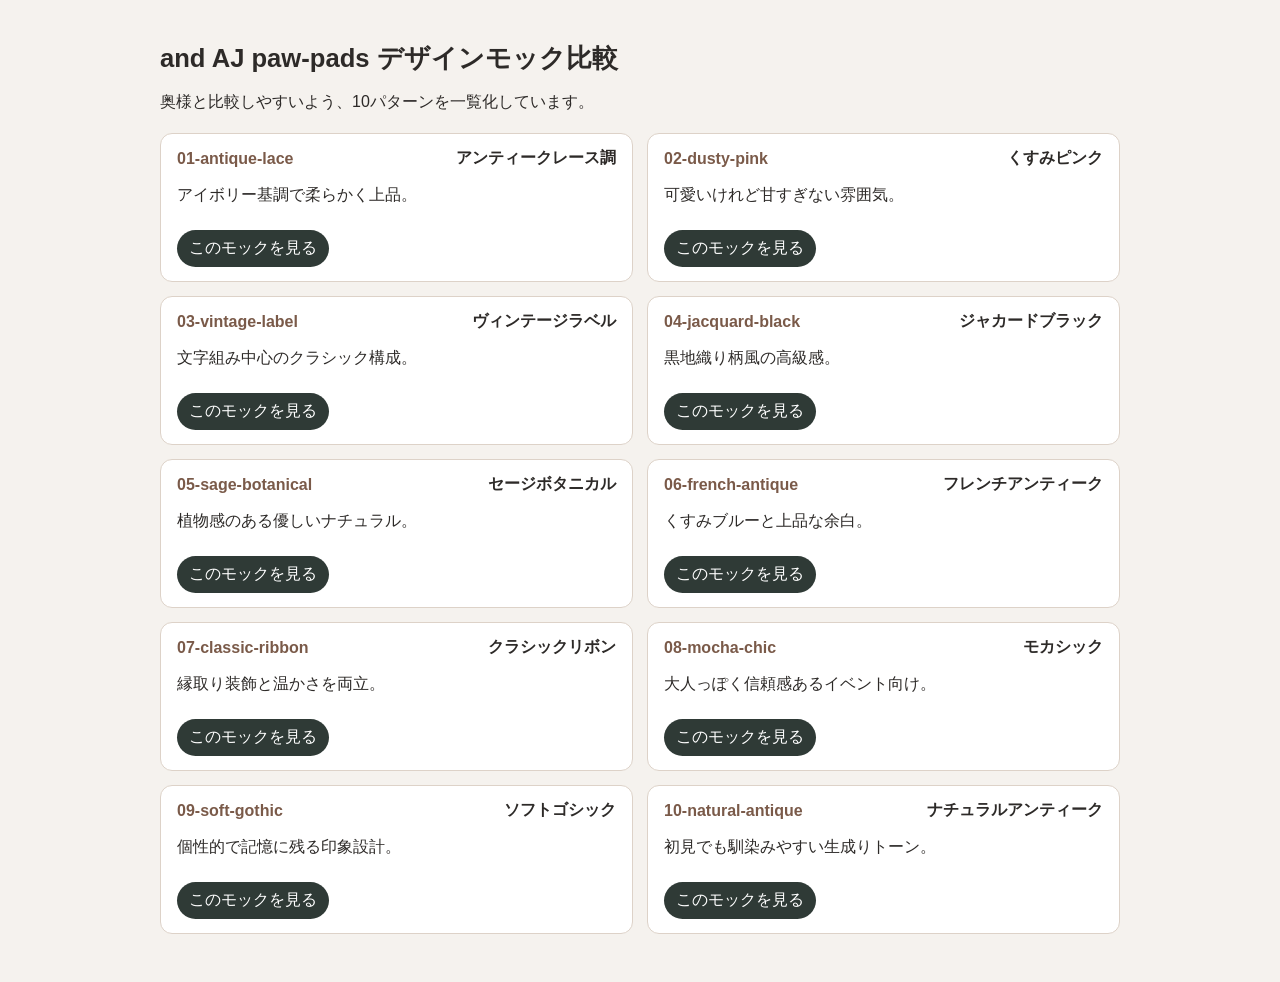
==== mockups/index.html @ f8ad224e "Create 10 static homepage mockups for and AJ paw-pads" ====
<!doctype html>
<html lang="ja">
<head>
  <meta charset="UTF-8" />
  <meta name="viewport" content="width=device-width, initial-scale=1.0" />
  <title>and AJ paw-pads | Design Mockups</title>
  <style>
    body{font-family: "Hiragino Kaku Gothic ProN", "Yu Gothic", sans-serif; margin:0; background:#f5f2ee; color:#2d2a28;}
    .wrap{max-width:960px;margin:auto;padding:24px 16px 48px;}
    h1{font-size:1.6rem;margin-bottom:6px}
    .grid{display:grid;grid-template-columns:1fr;gap:14px;margin-top:20px}
    .card{background:#fff;border:1px solid #ddd2c8;border-radius:12px;padding:14px 16px}
    .top{display:flex;justify-content:space-between;gap:12px;align-items:center;flex-wrap:wrap}
    .no{font-weight:700;color:#7a5a49}
    a{display:inline-block;margin-top:8px;background:#2f3a36;color:#fff;padding:8px 12px;border-radius:999px;text-decoration:none}
    @media(min-width:700px){.grid{grid-template-columns:1fr 1fr}}
  </style>
</head>
<body>
  <div class="wrap">
    <h1>and AJ paw-pads デザインモック比較</h1>
    <p>奥様と比較しやすいよう、10パターンを一覧化しています。</p>
    <div class="grid">
      <div class="card"><div class="top"><span class="no">01-antique-lace</span><strong>アンティークレース調</strong></div><p>アイボリー基調で柔らかく上品。</p><a href="01-antique-lace/index.html">このモックを見る</a></div>
      <div class="card"><div class="top"><span class="no">02-dusty-pink</span><strong>くすみピンク</strong></div><p>可愛いけれど甘すぎない雰囲気。</p><a href="02-dusty-pink/index.html">このモックを見る</a></div>
      <div class="card"><div class="top"><span class="no">03-vintage-label</span><strong>ヴィンテージラベル</strong></div><p>文字組み中心のクラシック構成。</p><a href="03-vintage-label/index.html">このモックを見る</a></div>
      <div class="card"><div class="top"><span class="no">04-jacquard-black</span><strong>ジャカードブラック</strong></div><p>黒地織り柄風の高級感。</p><a href="04-jacquard-black/index.html">このモックを見る</a></div>
      <div class="card"><div class="top"><span class="no">05-sage-botanical</span><strong>セージボタニカル</strong></div><p>植物感のある優しいナチュラル。</p><a href="05-sage-botanical/index.html">このモックを見る</a></div>
      <div class="card"><div class="top"><span class="no">06-french-antique</span><strong>フレンチアンティーク</strong></div><p>くすみブルーと上品な余白。</p><a href="06-french-antique/index.html">このモックを見る</a></div>
      <div class="card"><div class="top"><span class="no">07-classic-ribbon</span><strong>クラシックリボン</strong></div><p>縁取り装飾と温かさを両立。</p><a href="07-classic-ribbon/index.html">このモックを見る</a></div>
      <div class="card"><div class="top"><span class="no">08-mocha-chic</span><strong>モカシック</strong></div><p>大人っぽく信頼感あるイベント向け。</p><a href="08-mocha-chic/index.html">このモックを見る</a></div>
      <div class="card"><div class="top"><span class="no">09-soft-gothic</span><strong>ソフトゴシック</strong></div><p>個性的で記憶に残る印象設計。</p><a href="09-soft-gothic/index.html">このモックを見る</a></div>
      <div class="card"><div class="top"><span class="no">10-natural-antique</span><strong>ナチュラルアンティーク</strong></div><p>初見でも馴染みやすい生成りトーン。</p><a href="10-natural-antique/index.html">このモックを見る</a></div>
    </div>
  </div>
</body>
</html>
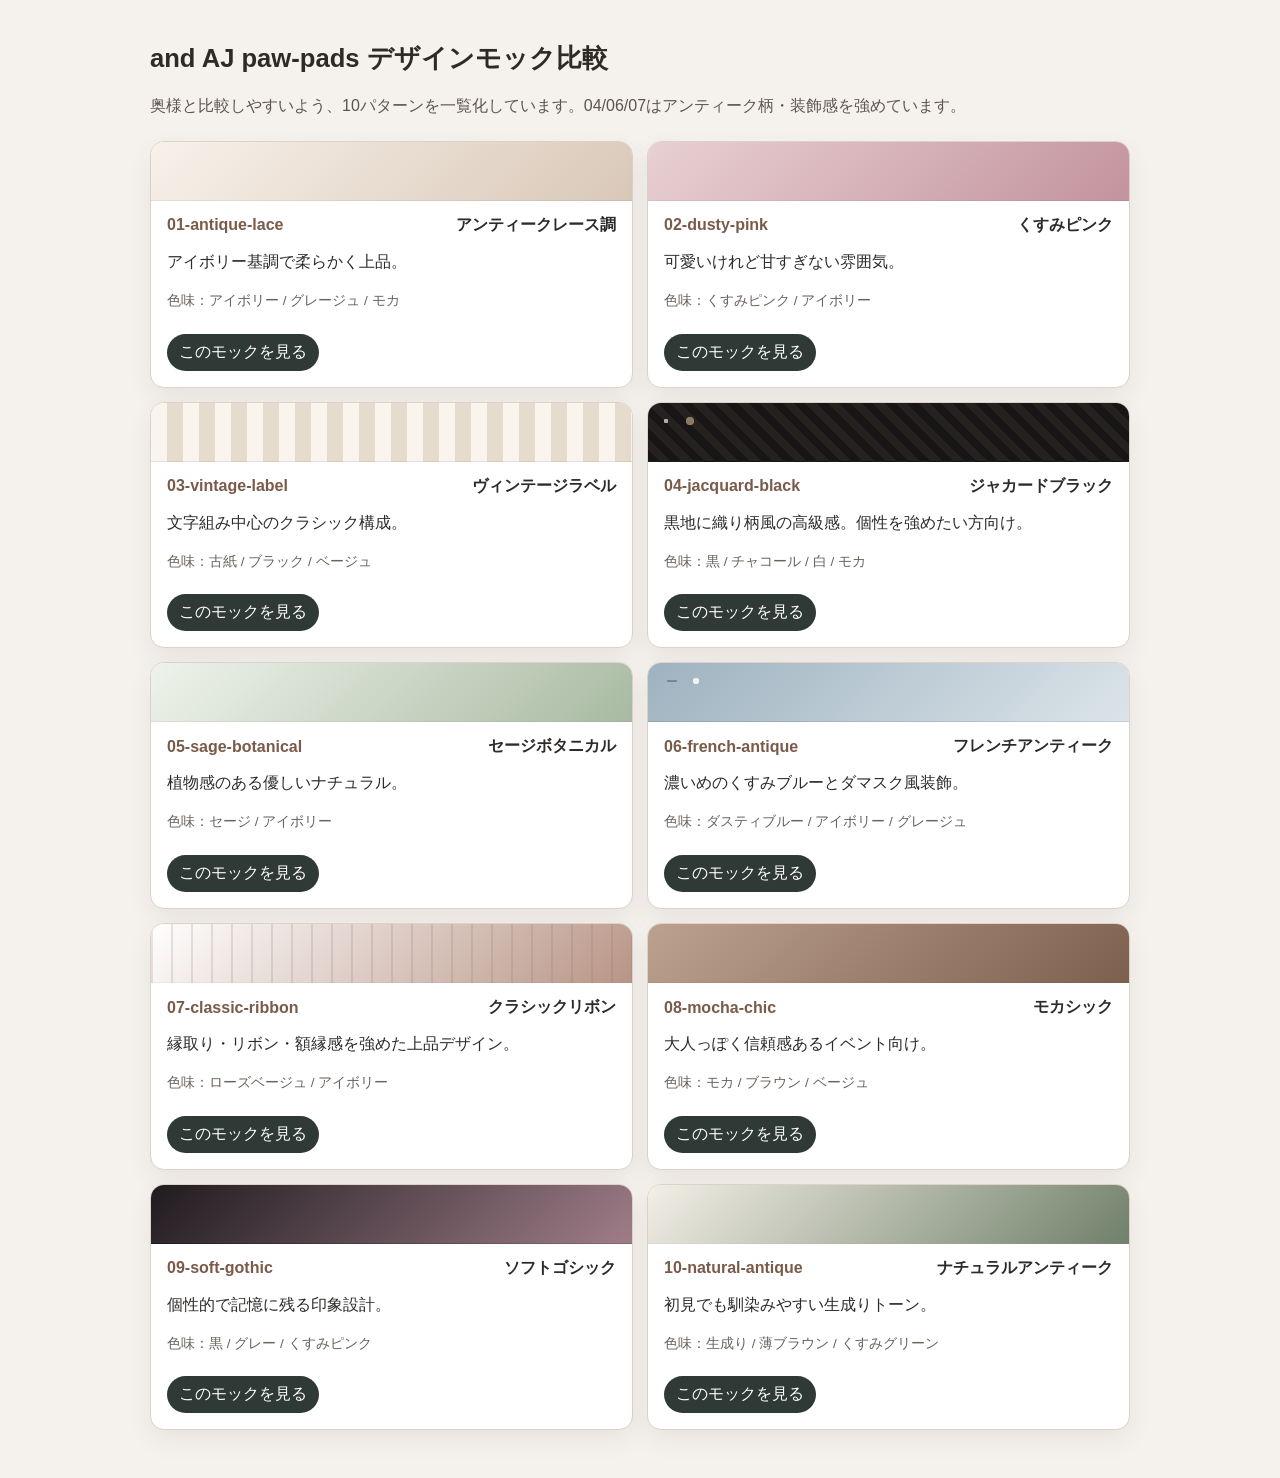
==== commit 91043249: "add pattern previews to mockup index" ====
--- a/mockups/index.html
+++ b/mockups/index.html
@@ -5,32 +5,36 @@
   <meta name="viewport" content="width=device-width, initial-scale=1.0" />
   <title>and AJ paw-pads | Design Mockups</title>
   <style>
-    body{font-family: "Hiragino Kaku Gothic ProN", "Yu Gothic", sans-serif; margin:0; background:#f5f2ee; color:#2d2a28;}
-    .wrap{max-width:960px;margin:auto;padding:24px 16px 48px;}
-    h1{font-size:1.6rem;margin-bottom:6px}
+    body{font-family:"Hiragino Kaku Gothic ProN","Yu Gothic",sans-serif;margin:0;background:#f5f2ee;color:#2d2a28;}
+    .wrap{max-width:980px;margin:auto;padding:24px 16px 48px;}
+    h1{font-size:1.6rem;margin-bottom:6px}.lead{line-height:1.8;color:#5c554f}
     .grid{display:grid;grid-template-columns:1fr;gap:14px;margin-top:20px}
-    .card{background:#fff;border:1px solid #ddd2c8;border-radius:12px;padding:14px 16px}
-    .top{display:flex;justify-content:space-between;gap:12px;align-items:center;flex-wrap:wrap}
-    .no{font-weight:700;color:#7a5a49}
+    .card{position:relative;overflow:hidden;background:#fff;border:1px solid #ddd2c8;border-radius:14px;padding:14px 16px 16px;box-shadow:0 10px 24px rgba(72,55,45,.08)}
+    .swatch{height:58px;margin:-14px -16px 14px;border-bottom:1px solid rgba(0,0,0,.08)}
+    .top{display:flex;justify-content:space-between;gap:12px;align-items:center;flex-wrap:wrap}.no{font-weight:700;color:#7a5a49}.meta{font-size:.85rem;color:#6a625b;line-height:1.7}
     a{display:inline-block;margin-top:8px;background:#2f3a36;color:#fff;padding:8px 12px;border-radius:999px;text-decoration:none}
+    .s01{background:linear-gradient(135deg,#f8f1ea,#d9c8b8)}.s02{background:linear-gradient(135deg,#e8d0d3,#c3939e)}.s03{background:repeating-linear-gradient(90deg,#f9f5ee 0 16px,#e6dccd 16px 32px)}
+    .s04{background:radial-gradient(circle at 18px 18px,rgba(238,233,223,.7) 0 2px,transparent 2.5px),radial-gradient(circle at 42px 18px,rgba(165,143,115,.8) 0 4px,transparent 4.5px),repeating-linear-gradient(45deg,#171515 0 8px,#24211f 8px 16px)}
+    .s05{background:linear-gradient(135deg,#eff3eb,#a8baa2)}.s06{background:radial-gradient(ellipse at 24px 18px,#6f8798 0 7px,transparent 8px),radial-gradient(circle at 48px 18px,#eef2f2 0 3px,transparent 3.5px),linear-gradient(135deg,#9eb2bf,#dbe4ea)}
+    .s07{background:repeating-linear-gradient(90deg,rgba(140,107,97,.18) 0 2px,transparent 2px 20px),linear-gradient(135deg,#fff,#b89586)}.s08{background:linear-gradient(135deg,#bca28e,#7d5f4e)}.s09{background:linear-gradient(135deg,#1f1b1f,#9f7d88)}.s10{background:linear-gradient(135deg,#f3efe6,#70806a)}
     @media(min-width:700px){.grid{grid-template-columns:1fr 1fr}}
   </style>
 </head>
 <body>
   <div class="wrap">
     <h1>and AJ paw-pads デザインモック比較</h1>
-    <p>奥様と比較しやすいよう、10パターンを一覧化しています。</p>
+    <p class="lead">奥様と比較しやすいよう、10パターンを一覧化しています。04/06/07はアンティーク柄・装飾感を強めています。</p>
     <div class="grid">
-      <div class="card"><div class="top"><span class="no">01-antique-lace</span><strong>アンティークレース調</strong></div><p>アイボリー基調で柔らかく上品。</p><a href="01-antique-lace/index.html">このモックを見る</a></div>
-      <div class="card"><div class="top"><span class="no">02-dusty-pink</span><strong>くすみピンク</strong></div><p>可愛いけれど甘すぎない雰囲気。</p><a href="02-dusty-pink/index.html">このモックを見る</a></div>
-      <div class="card"><div class="top"><span class="no">03-vintage-label</span><strong>ヴィンテージラベル</strong></div><p>文字組み中心のクラシック構成。</p><a href="03-vintage-label/index.html">このモックを見る</a></div>
-      <div class="card"><div class="top"><span class="no">04-jacquard-black</span><strong>ジャカードブラック</strong></div><p>黒地織り柄風の高級感。</p><a href="04-jacquard-black/index.html">このモックを見る</a></div>
-      <div class="card"><div class="top"><span class="no">05-sage-botanical</span><strong>セージボタニカル</strong></div><p>植物感のある優しいナチュラル。</p><a href="05-sage-botanical/index.html">このモックを見る</a></div>
-      <div class="card"><div class="top"><span class="no">06-french-antique</span><strong>フレンチアンティーク</strong></div><p>くすみブルーと上品な余白。</p><a href="06-french-antique/index.html">このモックを見る</a></div>
-      <div class="card"><div class="top"><span class="no">07-classic-ribbon</span><strong>クラシックリボン</strong></div><p>縁取り装飾と温かさを両立。</p><a href="07-classic-ribbon/index.html">このモックを見る</a></div>
-      <div class="card"><div class="top"><span class="no">08-mocha-chic</span><strong>モカシック</strong></div><p>大人っぽく信頼感あるイベント向け。</p><a href="08-mocha-chic/index.html">このモックを見る</a></div>
-      <div class="card"><div class="top"><span class="no">09-soft-gothic</span><strong>ソフトゴシック</strong></div><p>個性的で記憶に残る印象設計。</p><a href="09-soft-gothic/index.html">このモックを見る</a></div>
-      <div class="card"><div class="top"><span class="no">10-natural-antique</span><strong>ナチュラルアンティーク</strong></div><p>初見でも馴染みやすい生成りトーン。</p><a href="10-natural-antique/index.html">このモックを見る</a></div>
+      <div class="card"><div class="swatch s01"></div><div class="top"><span class="no">01-antique-lace</span><strong>アンティークレース調</strong></div><p>アイボリー基調で柔らかく上品。</p><p class="meta">色味：アイボリー / グレージュ / モカ</p><a href="01-antique-lace/index.html">このモックを見る</a></div>
+      <div class="card"><div class="swatch s02"></div><div class="top"><span class="no">02-dusty-pink</span><strong>くすみピンク</strong></div><p>可愛いけれど甘すぎない雰囲気。</p><p class="meta">色味：くすみピンク / アイボリー</p><a href="02-dusty-pink/index.html">このモックを見る</a></div>
+      <div class="card"><div class="swatch s03"></div><div class="top"><span class="no">03-vintage-label</span><strong>ヴィンテージラベル</strong></div><p>文字組み中心のクラシック構成。</p><p class="meta">色味：古紙 / ブラック / ベージュ</p><a href="03-vintage-label/index.html">このモックを見る</a></div>
+      <div class="card"><div class="swatch s04"></div><div class="top"><span class="no">04-jacquard-black</span><strong>ジャカードブラック</strong></div><p>黒地に織り柄風の高級感。個性を強めたい方向け。</p><p class="meta">色味：黒 / チャコール / 白 / モカ</p><a href="04-jacquard-black/index.html">このモックを見る</a></div>
+      <div class="card"><div class="swatch s05"></div><div class="top"><span class="no">05-sage-botanical</span><strong>セージボタニカル</strong></div><p>植物感のある優しいナチュラル。</p><p class="meta">色味：セージ / アイボリー</p><a href="05-sage-botanical/index.html">このモックを見る</a></div>
+      <div class="card"><div class="swatch s06"></div><div class="top"><span class="no">06-french-antique</span><strong>フレンチアンティーク</strong></div><p>濃いめのくすみブルーとダマスク風装飾。</p><p class="meta">色味：ダスティブルー / アイボリー / グレージュ</p><a href="06-french-antique/index.html">このモックを見る</a></div>
+      <div class="card"><div class="swatch s07"></div><div class="top"><span class="no">07-classic-ribbon</span><strong>クラシックリボン</strong></div><p>縁取り・リボン・額縁感を強めた上品デザイン。</p><p class="meta">色味：ローズベージュ / アイボリー</p><a href="07-classic-ribbon/index.html">このモックを見る</a></div>
+      <div class="card"><div class="swatch s08"></div><div class="top"><span class="no">08-mocha-chic</span><strong>モカシック</strong></div><p>大人っぽく信頼感あるイベント向け。</p><p class="meta">色味：モカ / ブラウン / ベージュ</p><a href="08-mocha-chic/index.html">このモックを見る</a></div>
+      <div class="card"><div class="swatch s09"></div><div class="top"><span class="no">09-soft-gothic</span><strong>ソフトゴシック</strong></div><p>個性的で記憶に残る印象設計。</p><p class="meta">色味：黒 / グレー / くすみピンク</p><a href="09-soft-gothic/index.html">このモックを見る</a></div>
+      <div class="card"><div class="swatch s10"></div><div class="top"><span class="no">10-natural-antique</span><strong>ナチュラルアンティーク</strong></div><p>初見でも馴染みやすい生成りトーン。</p><p class="meta">色味：生成り / 薄ブラウン / くすみグリーン</p><a href="10-natural-antique/index.html">このモックを見る</a></div>
     </div>
   </div>
 </body>
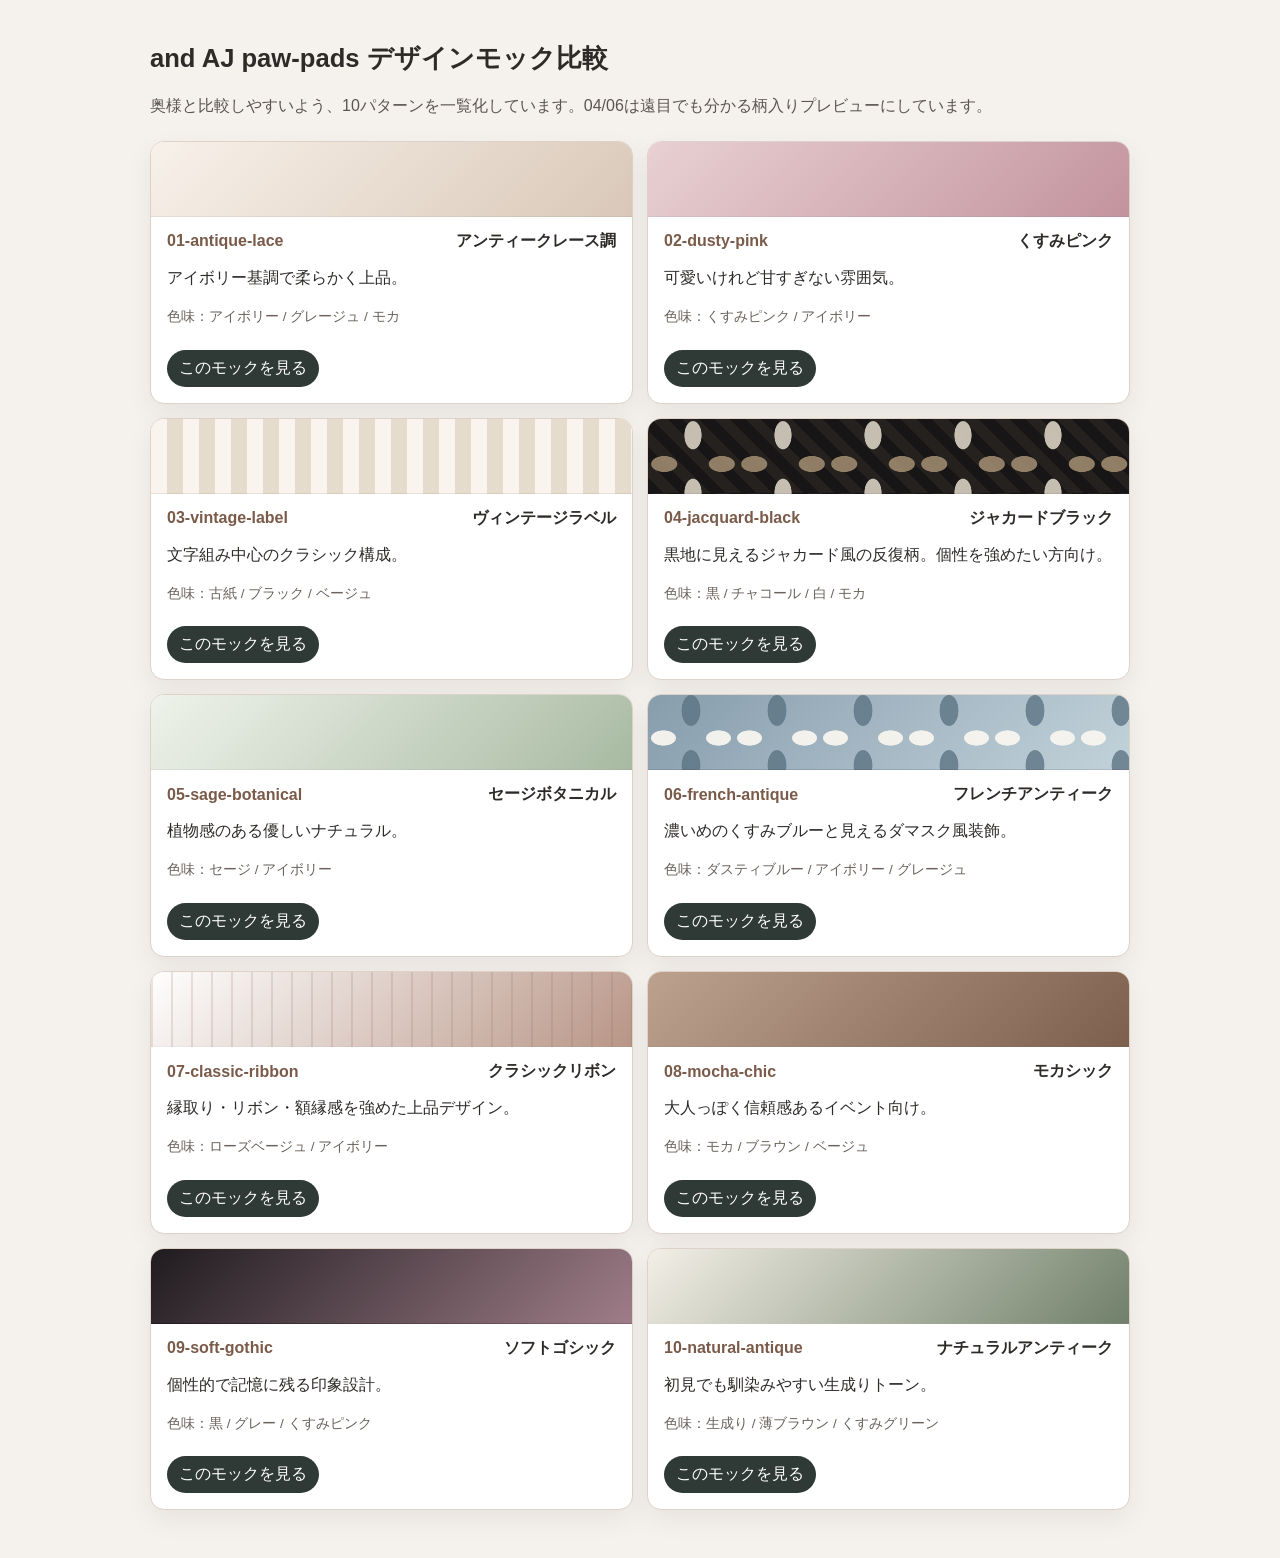
==== commit 3e187912: "make mockup index pattern previews more visible" ====
--- a/mockups/index.html
+++ b/mockups/index.html
@@ -10,12 +10,12 @@
     h1{font-size:1.6rem;margin-bottom:6px}.lead{line-height:1.8;color:#5c554f}
     .grid{display:grid;grid-template-columns:1fr;gap:14px;margin-top:20px}
     .card{position:relative;overflow:hidden;background:#fff;border:1px solid #ddd2c8;border-radius:14px;padding:14px 16px 16px;box-shadow:0 10px 24px rgba(72,55,45,.08)}
-    .swatch{height:58px;margin:-14px -16px 14px;border-bottom:1px solid rgba(0,0,0,.08)}
+    .swatch{height:74px;margin:-14px -16px 14px;border-bottom:1px solid rgba(0,0,0,.08)}
     .top{display:flex;justify-content:space-between;gap:12px;align-items:center;flex-wrap:wrap}.no{font-weight:700;color:#7a5a49}.meta{font-size:.85rem;color:#6a625b;line-height:1.7}
     a{display:inline-block;margin-top:8px;background:#2f3a36;color:#fff;padding:8px 12px;border-radius:999px;text-decoration:none}
     .s01{background:linear-gradient(135deg,#f8f1ea,#d9c8b8)}.s02{background:linear-gradient(135deg,#e8d0d3,#c3939e)}.s03{background:repeating-linear-gradient(90deg,#f9f5ee 0 16px,#e6dccd 16px 32px)}
-    .s04{background:radial-gradient(circle at 18px 18px,rgba(238,233,223,.7) 0 2px,transparent 2.5px),radial-gradient(circle at 42px 18px,rgba(165,143,115,.8) 0 4px,transparent 4.5px),repeating-linear-gradient(45deg,#171515 0 8px,#24211f 8px 16px)}
-    .s05{background:linear-gradient(135deg,#eff3eb,#a8baa2)}.s06{background:radial-gradient(ellipse at 24px 18px,#6f8798 0 7px,transparent 8px),radial-gradient(circle at 48px 18px,#eef2f2 0 3px,transparent 3.5px),linear-gradient(135deg,#9eb2bf,#dbe4ea)}
+    .s04{background:radial-gradient(ellipse at 50% 18%,rgba(216,208,194,.9) 0 13%,transparent 14%),radial-gradient(ellipse at 50% 82%,rgba(216,208,194,.9) 0 13%,transparent 14%),radial-gradient(ellipse at 18% 50%,rgba(165,143,115,.85) 0 12%,transparent 13%),radial-gradient(ellipse at 82% 50%,rgba(165,143,115,.85) 0 12%,transparent 13%),repeating-linear-gradient(45deg,#171515 0 11px,#24211f 11px 22px);background-size:90px 90px,90px 90px,90px 90px,90px 90px,auto}
+    .s05{background:linear-gradient(135deg,#eff3eb,#a8baa2)}.s06{background:radial-gradient(ellipse at 50% 18%,rgba(87,111,128,.75) 0 15%,transparent 16%),radial-gradient(ellipse at 50% 82%,rgba(87,111,128,.75) 0 15%,transparent 16%),radial-gradient(ellipse at 18% 50%,rgba(247,245,239,.95) 0 12%,transparent 13%),radial-gradient(ellipse at 82% 50%,rgba(247,245,239,.95) 0 12%,transparent 13%),linear-gradient(135deg,#879dad,#c2d2da);background-size:86px 86px,86px 86px,86px 86px,86px 86px,auto}
     .s07{background:repeating-linear-gradient(90deg,rgba(140,107,97,.18) 0 2px,transparent 2px 20px),linear-gradient(135deg,#fff,#b89586)}.s08{background:linear-gradient(135deg,#bca28e,#7d5f4e)}.s09{background:linear-gradient(135deg,#1f1b1f,#9f7d88)}.s10{background:linear-gradient(135deg,#f3efe6,#70806a)}
     @media(min-width:700px){.grid{grid-template-columns:1fr 1fr}}
   </style>
@@ -23,14 +23,14 @@
 <body>
   <div class="wrap">
     <h1>and AJ paw-pads デザインモック比較</h1>
-    <p class="lead">奥様と比較しやすいよう、10パターンを一覧化しています。04/06/07はアンティーク柄・装飾感を強めています。</p>
+    <p class="lead">奥様と比較しやすいよう、10パターンを一覧化しています。04/06は遠目でも分かる柄入りプレビューにしています。</p>
     <div class="grid">
       <div class="card"><div class="swatch s01"></div><div class="top"><span class="no">01-antique-lace</span><strong>アンティークレース調</strong></div><p>アイボリー基調で柔らかく上品。</p><p class="meta">色味：アイボリー / グレージュ / モカ</p><a href="01-antique-lace/index.html">このモックを見る</a></div>
       <div class="card"><div class="swatch s02"></div><div class="top"><span class="no">02-dusty-pink</span><strong>くすみピンク</strong></div><p>可愛いけれど甘すぎない雰囲気。</p><p class="meta">色味：くすみピンク / アイボリー</p><a href="02-dusty-pink/index.html">このモックを見る</a></div>
       <div class="card"><div class="swatch s03"></div><div class="top"><span class="no">03-vintage-label</span><strong>ヴィンテージラベル</strong></div><p>文字組み中心のクラシック構成。</p><p class="meta">色味：古紙 / ブラック / ベージュ</p><a href="03-vintage-label/index.html">このモックを見る</a></div>
-      <div class="card"><div class="swatch s04"></div><div class="top"><span class="no">04-jacquard-black</span><strong>ジャカードブラック</strong></div><p>黒地に織り柄風の高級感。個性を強めたい方向け。</p><p class="meta">色味：黒 / チャコール / 白 / モカ</p><a href="04-jacquard-black/index.html">このモックを見る</a></div>
+      <div class="card"><div class="swatch s04"></div><div class="top"><span class="no">04-jacquard-black</span><strong>ジャカードブラック</strong></div><p>黒地に見えるジャカード風の反復柄。個性を強めたい方向け。</p><p class="meta">色味：黒 / チャコール / 白 / モカ</p><a href="04-jacquard-black/index.html">このモックを見る</a></div>
       <div class="card"><div class="swatch s05"></div><div class="top"><span class="no">05-sage-botanical</span><strong>セージボタニカル</strong></div><p>植物感のある優しいナチュラル。</p><p class="meta">色味：セージ / アイボリー</p><a href="05-sage-botanical/index.html">このモックを見る</a></div>
-      <div class="card"><div class="swatch s06"></div><div class="top"><span class="no">06-french-antique</span><strong>フレンチアンティーク</strong></div><p>濃いめのくすみブルーとダマスク風装飾。</p><p class="meta">色味：ダスティブルー / アイボリー / グレージュ</p><a href="06-french-antique/index.html">このモックを見る</a></div>
+      <div class="card"><div class="swatch s06"></div><div class="top"><span class="no">06-french-antique</span><strong>フレンチアンティーク</strong></div><p>濃いめのくすみブルーと見えるダマスク風装飾。</p><p class="meta">色味：ダスティブルー / アイボリー / グレージュ</p><a href="06-french-antique/index.html">このモックを見る</a></div>
       <div class="card"><div class="swatch s07"></div><div class="top"><span class="no">07-classic-ribbon</span><strong>クラシックリボン</strong></div><p>縁取り・リボン・額縁感を強めた上品デザイン。</p><p class="meta">色味：ローズベージュ / アイボリー</p><a href="07-classic-ribbon/index.html">このモックを見る</a></div>
       <div class="card"><div class="swatch s08"></div><div class="top"><span class="no">08-mocha-chic</span><strong>モカシック</strong></div><p>大人っぽく信頼感あるイベント向け。</p><p class="meta">色味：モカ / ブラウン / ベージュ</p><a href="08-mocha-chic/index.html">このモックを見る</a></div>
       <div class="card"><div class="swatch s09"></div><div class="top"><span class="no">09-soft-gothic</span><strong>ソフトゴシック</strong></div><p>個性的で記憶に残る印象設計。</p><p class="meta">色味：黒 / グレー / くすみピンク</p><a href="09-soft-gothic/index.html">このモックを見る</a></div>
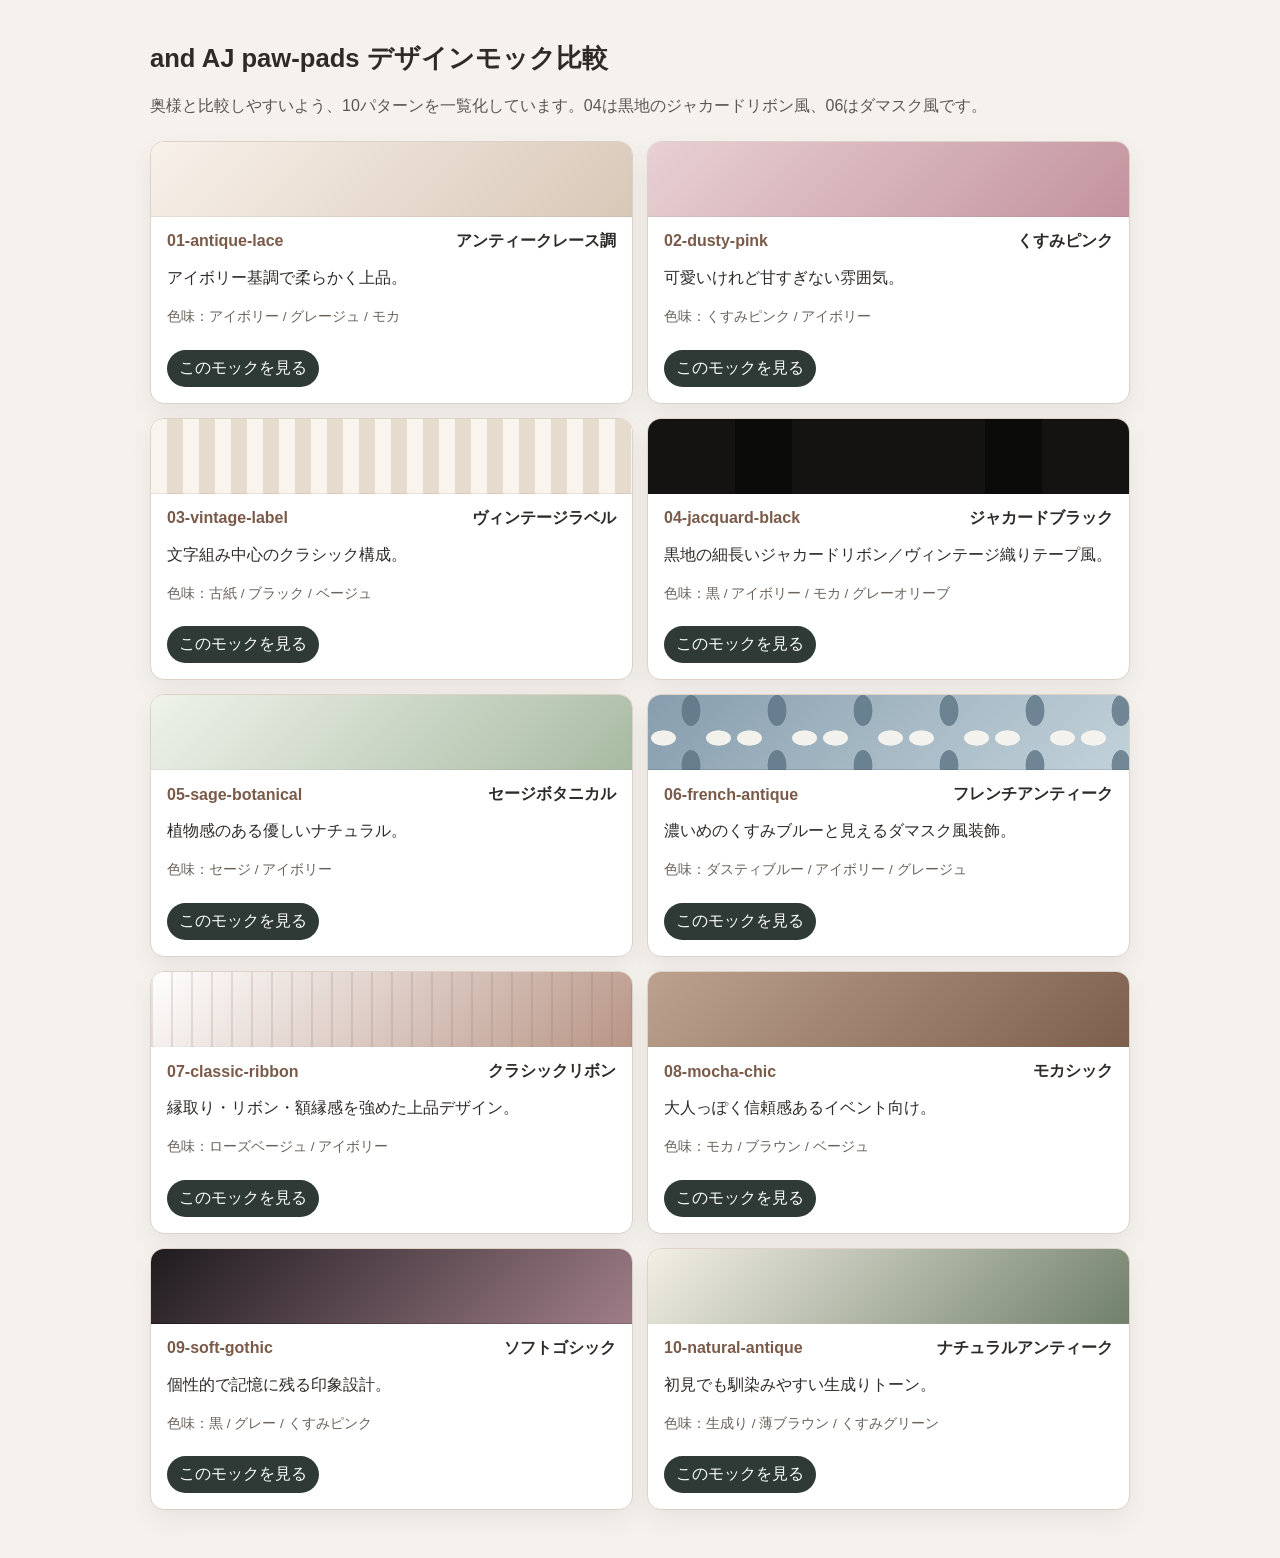
==== commit f4fd2899: "update jacquard black preview to ribbon tape style" ====
--- a/mockups/index.html
+++ b/mockups/index.html
@@ -14,7 +14,7 @@
     .top{display:flex;justify-content:space-between;gap:12px;align-items:center;flex-wrap:wrap}.no{font-weight:700;color:#7a5a49}.meta{font-size:.85rem;color:#6a625b;line-height:1.7}
     a{display:inline-block;margin-top:8px;background:#2f3a36;color:#fff;padding:8px 12px;border-radius:999px;text-decoration:none}
     .s01{background:linear-gradient(135deg,#f8f1ea,#d9c8b8)}.s02{background:linear-gradient(135deg,#e8d0d3,#c3939e)}.s03{background:repeating-linear-gradient(90deg,#f9f5ee 0 16px,#e6dccd 16px 32px)}
-    .s04{background:radial-gradient(ellipse at 50% 18%,rgba(216,208,194,.9) 0 13%,transparent 14%),radial-gradient(ellipse at 50% 82%,rgba(216,208,194,.9) 0 13%,transparent 14%),radial-gradient(ellipse at 18% 50%,rgba(165,143,115,.85) 0 12%,transparent 13%),radial-gradient(ellipse at 82% 50%,rgba(165,143,115,.85) 0 12%,transparent 13%),repeating-linear-gradient(45deg,#171515 0 11px,#24211f 11px 22px);background-size:90px 90px,90px 90px,90px 90px,90px 90px,auto}
+    .s04{background:linear-gradient(90deg,#151312 0 18%,#0b0b0a 18% 30%,#151312 30% 70%,#0b0b0a 70% 82%,#151312 82%),radial-gradient(ellipse at 50% 16%,#e8e2d6 0 10%,transparent 11%),radial-gradient(ellipse at 50% 84%,#e8e2d6 0 10%,transparent 11%),radial-gradient(ellipse at 33% 50%,#a39177 0 8%,transparent 9%),radial-gradient(ellipse at 67% 50%,#6d6f5d 0 8%,transparent 9%);background-blend-mode:normal,screen,screen,normal,normal;background-size:auto,72px 72px,72px 72px,72px 72px,72px 72px}
     .s05{background:linear-gradient(135deg,#eff3eb,#a8baa2)}.s06{background:radial-gradient(ellipse at 50% 18%,rgba(87,111,128,.75) 0 15%,transparent 16%),radial-gradient(ellipse at 50% 82%,rgba(87,111,128,.75) 0 15%,transparent 16%),radial-gradient(ellipse at 18% 50%,rgba(247,245,239,.95) 0 12%,transparent 13%),radial-gradient(ellipse at 82% 50%,rgba(247,245,239,.95) 0 12%,transparent 13%),linear-gradient(135deg,#879dad,#c2d2da);background-size:86px 86px,86px 86px,86px 86px,86px 86px,auto}
     .s07{background:repeating-linear-gradient(90deg,rgba(140,107,97,.18) 0 2px,transparent 2px 20px),linear-gradient(135deg,#fff,#b89586)}.s08{background:linear-gradient(135deg,#bca28e,#7d5f4e)}.s09{background:linear-gradient(135deg,#1f1b1f,#9f7d88)}.s10{background:linear-gradient(135deg,#f3efe6,#70806a)}
     @media(min-width:700px){.grid{grid-template-columns:1fr 1fr}}
@@ -23,12 +23,12 @@
 <body>
   <div class="wrap">
     <h1>and AJ paw-pads デザインモック比較</h1>
-    <p class="lead">奥様と比較しやすいよう、10パターンを一覧化しています。04/06は遠目でも分かる柄入りプレビューにしています。</p>
+    <p class="lead">奥様と比較しやすいよう、10パターンを一覧化しています。04は黒地のジャカードリボン風、06はダマスク風です。</p>
     <div class="grid">
       <div class="card"><div class="swatch s01"></div><div class="top"><span class="no">01-antique-lace</span><strong>アンティークレース調</strong></div><p>アイボリー基調で柔らかく上品。</p><p class="meta">色味：アイボリー / グレージュ / モカ</p><a href="01-antique-lace/index.html">このモックを見る</a></div>
       <div class="card"><div class="swatch s02"></div><div class="top"><span class="no">02-dusty-pink</span><strong>くすみピンク</strong></div><p>可愛いけれど甘すぎない雰囲気。</p><p class="meta">色味：くすみピンク / アイボリー</p><a href="02-dusty-pink/index.html">このモックを見る</a></div>
       <div class="card"><div class="swatch s03"></div><div class="top"><span class="no">03-vintage-label</span><strong>ヴィンテージラベル</strong></div><p>文字組み中心のクラシック構成。</p><p class="meta">色味：古紙 / ブラック / ベージュ</p><a href="03-vintage-label/index.html">このモックを見る</a></div>
-      <div class="card"><div class="swatch s04"></div><div class="top"><span class="no">04-jacquard-black</span><strong>ジャカードブラック</strong></div><p>黒地に見えるジャカード風の反復柄。個性を強めたい方向け。</p><p class="meta">色味：黒 / チャコール / 白 / モカ</p><a href="04-jacquard-black/index.html">このモックを見る</a></div>
+      <div class="card"><div class="swatch s04"></div><div class="top"><span class="no">04-jacquard-black</span><strong>ジャカードブラック</strong></div><p>黒地の細長いジャカードリボン／ヴィンテージ織りテープ風。</p><p class="meta">色味：黒 / アイボリー / モカ / グレーオリーブ</p><a href="04-jacquard-black/index.html">このモックを見る</a></div>
       <div class="card"><div class="swatch s05"></div><div class="top"><span class="no">05-sage-botanical</span><strong>セージボタニカル</strong></div><p>植物感のある優しいナチュラル。</p><p class="meta">色味：セージ / アイボリー</p><a href="05-sage-botanical/index.html">このモックを見る</a></div>
       <div class="card"><div class="swatch s06"></div><div class="top"><span class="no">06-french-antique</span><strong>フレンチアンティーク</strong></div><p>濃いめのくすみブルーと見えるダマスク風装飾。</p><p class="meta">色味：ダスティブルー / アイボリー / グレージュ</p><a href="06-french-antique/index.html">このモックを見る</a></div>
       <div class="card"><div class="swatch s07"></div><div class="top"><span class="no">07-classic-ribbon</span><strong>クラシックリボン</strong></div><p>縁取り・リボン・額縁感を強めた上品デザイン。</p><p class="meta">色味：ローズベージュ / アイボリー</p><a href="07-classic-ribbon/index.html">このモックを見る</a></div>
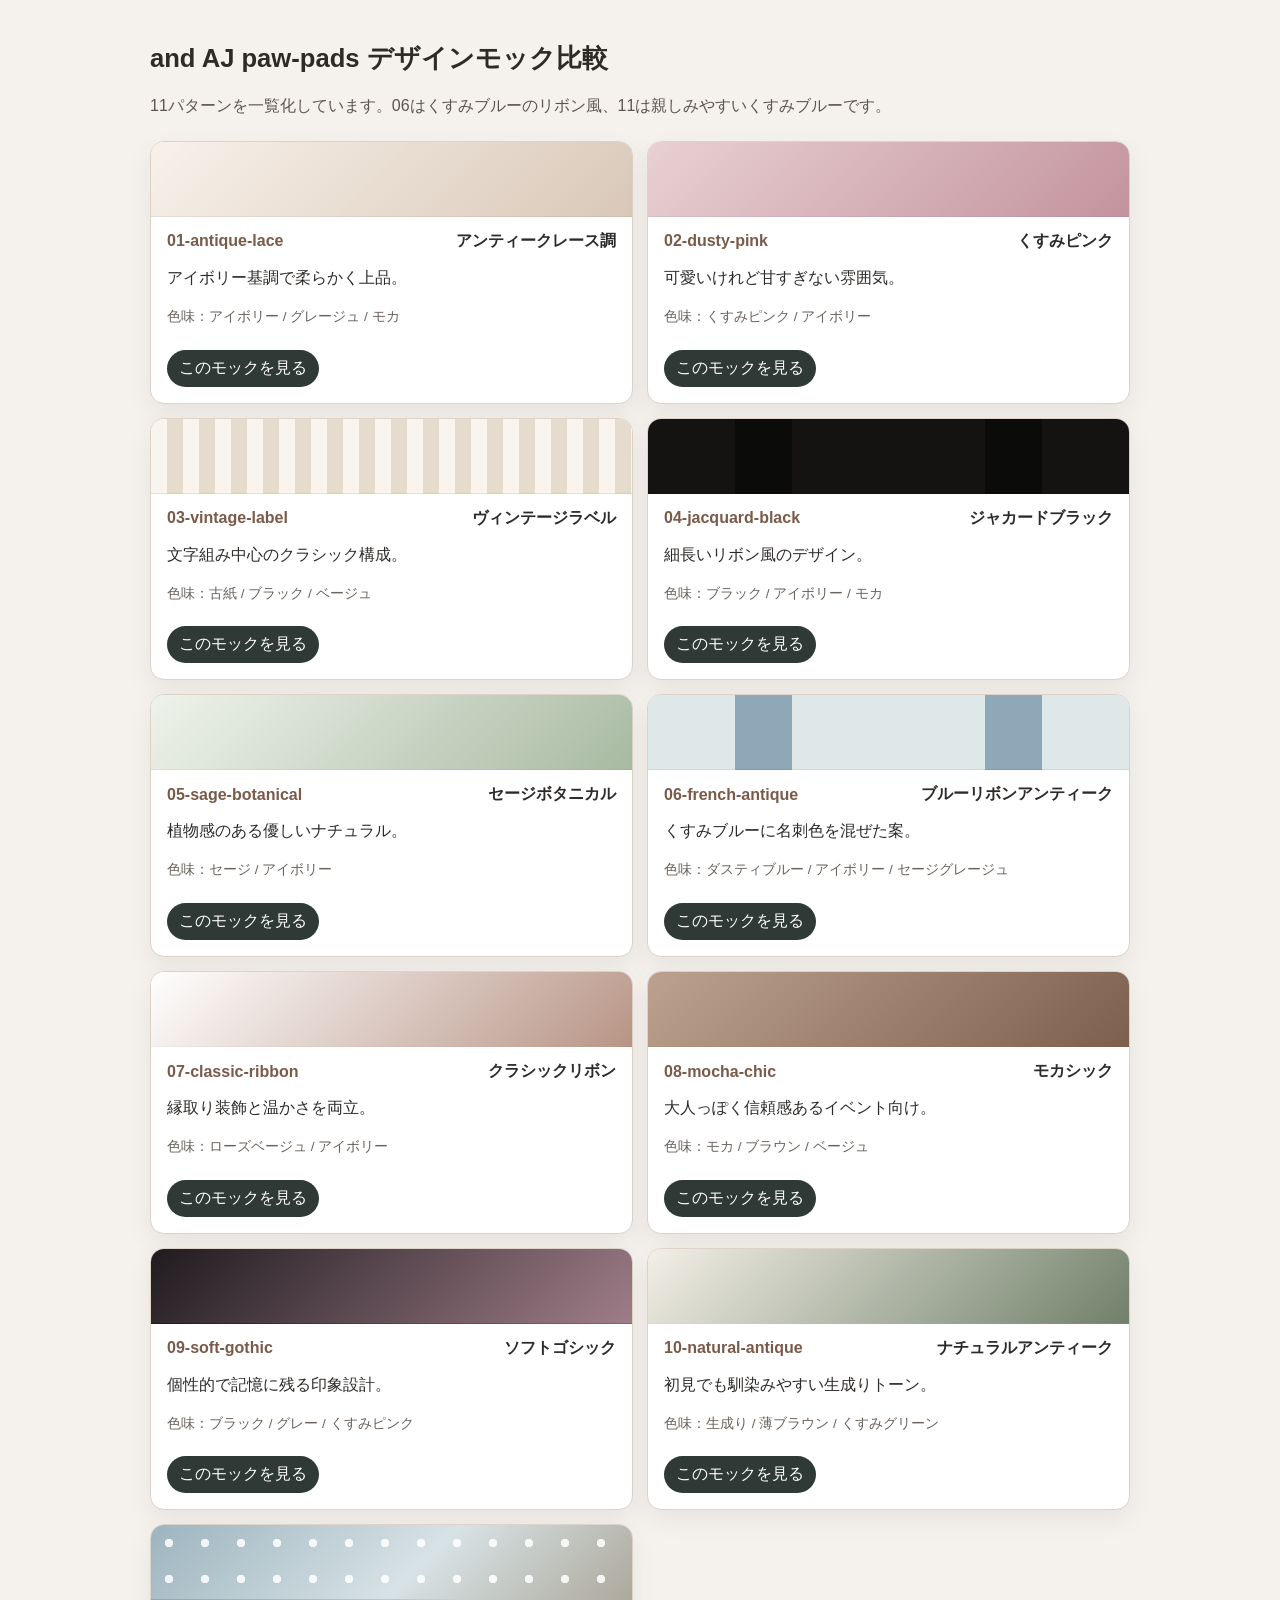
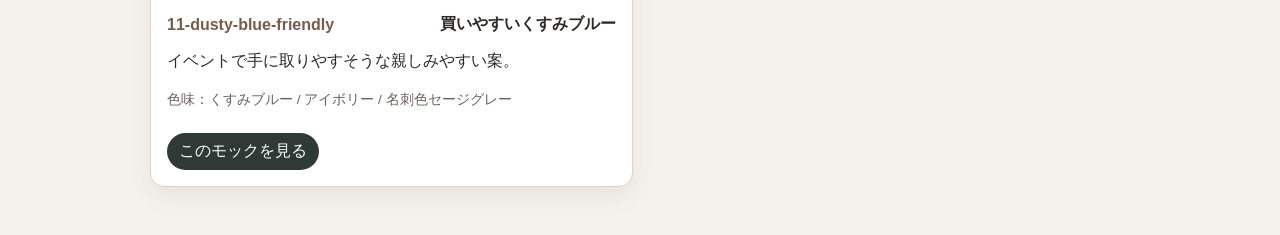
==== commit fe4768df: "add eleventh dusty blue mockup link" ====
--- a/mockups/index.html
+++ b/mockups/index.html
@@ -14,27 +14,28 @@
     .top{display:flex;justify-content:space-between;gap:12px;align-items:center;flex-wrap:wrap}.no{font-weight:700;color:#7a5a49}.meta{font-size:.85rem;color:#6a625b;line-height:1.7}
     a{display:inline-block;margin-top:8px;background:#2f3a36;color:#fff;padding:8px 12px;border-radius:999px;text-decoration:none}
     .s01{background:linear-gradient(135deg,#f8f1ea,#d9c8b8)}.s02{background:linear-gradient(135deg,#e8d0d3,#c3939e)}.s03{background:repeating-linear-gradient(90deg,#f9f5ee 0 16px,#e6dccd 16px 32px)}
-    .s04{background:linear-gradient(90deg,#151312 0 18%,#0b0b0a 18% 30%,#151312 30% 70%,#0b0b0a 70% 82%,#151312 82%),radial-gradient(ellipse at 50% 16%,#e8e2d6 0 10%,transparent 11%),radial-gradient(ellipse at 50% 84%,#e8e2d6 0 10%,transparent 11%),radial-gradient(ellipse at 33% 50%,#a39177 0 8%,transparent 9%),radial-gradient(ellipse at 67% 50%,#6d6f5d 0 8%,transparent 9%);background-blend-mode:normal,screen,screen,normal,normal;background-size:auto,72px 72px,72px 72px,72px 72px,72px 72px}
-    .s05{background:linear-gradient(135deg,#eff3eb,#a8baa2)}.s06{background:radial-gradient(ellipse at 50% 18%,rgba(87,111,128,.75) 0 15%,transparent 16%),radial-gradient(ellipse at 50% 82%,rgba(87,111,128,.75) 0 15%,transparent 16%),radial-gradient(ellipse at 18% 50%,rgba(247,245,239,.95) 0 12%,transparent 13%),radial-gradient(ellipse at 82% 50%,rgba(247,245,239,.95) 0 12%,transparent 13%),linear-gradient(135deg,#879dad,#c2d2da);background-size:86px 86px,86px 86px,86px 86px,86px 86px,auto}
-    .s07{background:repeating-linear-gradient(90deg,rgba(140,107,97,.18) 0 2px,transparent 2px 20px),linear-gradient(135deg,#fff,#b89586)}.s08{background:linear-gradient(135deg,#bca28e,#7d5f4e)}.s09{background:linear-gradient(135deg,#1f1b1f,#9f7d88)}.s10{background:linear-gradient(135deg,#f3efe6,#70806a)}
+    .s04{background:linear-gradient(90deg,#151312 0 18%,#0b0b0a 18% 30%,#151312 30% 70%,#0b0b0a 70% 82%,#151312 82%),radial-gradient(ellipse at 50% 16%,#e8e2d6 0 10%,transparent 11%),radial-gradient(ellipse at 50% 84%,#e8e2d6 0 10%,transparent 11%),radial-gradient(ellipse at 33% 50%,#a39177 0 8%,transparent 9%),radial-gradient(ellipse at 67% 50%,#6d6f5d 0 8%,transparent 9%);background-size:auto,72px 72px,72px 72px,72px 72px,72px 72px}
+    .s05{background:linear-gradient(135deg,#eff3eb,#a8baa2)}.s06{background:linear-gradient(90deg,#dfe8e9 0 18%,#8fa8b7 18% 30%,#dfe8e9 30% 70%,#8fa8b7 70% 82%,#dfe8e9 82%),radial-gradient(ellipse at 50% 16%,#f7f5ef 0 10%,transparent 11%),radial-gradient(ellipse at 33% 50%,#ada89b 0 8%,transparent 9%),radial-gradient(ellipse at 67% 50%,#6f8793 0 8%,transparent 9%);background-size:auto,72px 72px,72px 72px,72px 72px}
+    .s07{background:linear-gradient(135deg,#fff,#b89586)}.s08{background:linear-gradient(135deg,#bca28e,#7d5f4e)}.s09{background:linear-gradient(135deg,#1f1b1f,#9f7d88)}.s10{background:linear-gradient(135deg,#f3efe6,#70806a)}.s11{background:radial-gradient(circle at 18px 18px,rgba(255,255,255,.85) 0 4px,transparent 4.5px),linear-gradient(135deg,#9db4bf,#d7e2e5 56%,#ada89b);background-size:36px 36px,auto}
     @media(min-width:700px){.grid{grid-template-columns:1fr 1fr}}
   </style>
 </head>
 <body>
   <div class="wrap">
     <h1>and AJ paw-pads デザインモック比較</h1>
-    <p class="lead">奥様と比較しやすいよう、10パターンを一覧化しています。04は黒地のジャカードリボン風、06はダマスク風です。</p>
+    <p class="lead">11パターンを一覧化しています。06はくすみブルーのリボン風、11は親しみやすいくすみブルーです。</p>
     <div class="grid">
       <div class="card"><div class="swatch s01"></div><div class="top"><span class="no">01-antique-lace</span><strong>アンティークレース調</strong></div><p>アイボリー基調で柔らかく上品。</p><p class="meta">色味：アイボリー / グレージュ / モカ</p><a href="01-antique-lace/index.html">このモックを見る</a></div>
       <div class="card"><div class="swatch s02"></div><div class="top"><span class="no">02-dusty-pink</span><strong>くすみピンク</strong></div><p>可愛いけれど甘すぎない雰囲気。</p><p class="meta">色味：くすみピンク / アイボリー</p><a href="02-dusty-pink/index.html">このモックを見る</a></div>
       <div class="card"><div class="swatch s03"></div><div class="top"><span class="no">03-vintage-label</span><strong>ヴィンテージラベル</strong></div><p>文字組み中心のクラシック構成。</p><p class="meta">色味：古紙 / ブラック / ベージュ</p><a href="03-vintage-label/index.html">このモックを見る</a></div>
-      <div class="card"><div class="swatch s04"></div><div class="top"><span class="no">04-jacquard-black</span><strong>ジャカードブラック</strong></div><p>黒地の細長いジャカードリボン／ヴィンテージ織りテープ風。</p><p class="meta">色味：黒 / アイボリー / モカ / グレーオリーブ</p><a href="04-jacquard-black/index.html">このモックを見る</a></div>
+      <div class="card"><div class="swatch s04"></div><div class="top"><span class="no">04-jacquard-black</span><strong>ジャカードブラック</strong></div><p>細長いリボン風のデザイン。</p><p class="meta">色味：ブラック / アイボリー / モカ</p><a href="04-jacquard-black/index.html">このモックを見る</a></div>
       <div class="card"><div class="swatch s05"></div><div class="top"><span class="no">05-sage-botanical</span><strong>セージボタニカル</strong></div><p>植物感のある優しいナチュラル。</p><p class="meta">色味：セージ / アイボリー</p><a href="05-sage-botanical/index.html">このモックを見る</a></div>
-      <div class="card"><div class="swatch s06"></div><div class="top"><span class="no">06-french-antique</span><strong>フレンチアンティーク</strong></div><p>濃いめのくすみブルーと見えるダマスク風装飾。</p><p class="meta">色味：ダスティブルー / アイボリー / グレージュ</p><a href="06-french-antique/index.html">このモックを見る</a></div>
-      <div class="card"><div class="swatch s07"></div><div class="top"><span class="no">07-classic-ribbon</span><strong>クラシックリボン</strong></div><p>縁取り・リボン・額縁感を強めた上品デザイン。</p><p class="meta">色味：ローズベージュ / アイボリー</p><a href="07-classic-ribbon/index.html">このモックを見る</a></div>
+      <div class="card"><div class="swatch s06"></div><div class="top"><span class="no">06-french-antique</span><strong>ブルーリボンアンティーク</strong></div><p>くすみブルーに名刺色を混ぜた案。</p><p class="meta">色味：ダスティブルー / アイボリー / セージグレージュ</p><a href="06-french-antique/index.html">このモックを見る</a></div>
+      <div class="card"><div class="swatch s07"></div><div class="top"><span class="no">07-classic-ribbon</span><strong>クラシックリボン</strong></div><p>縁取り装飾と温かさを両立。</p><p class="meta">色味：ローズベージュ / アイボリー</p><a href="07-classic-ribbon/index.html">このモックを見る</a></div>
       <div class="card"><div class="swatch s08"></div><div class="top"><span class="no">08-mocha-chic</span><strong>モカシック</strong></div><p>大人っぽく信頼感あるイベント向け。</p><p class="meta">色味：モカ / ブラウン / ベージュ</p><a href="08-mocha-chic/index.html">このモックを見る</a></div>
-      <div class="card"><div class="swatch s09"></div><div class="top"><span class="no">09-soft-gothic</span><strong>ソフトゴシック</strong></div><p>個性的で記憶に残る印象設計。</p><p class="meta">色味：黒 / グレー / くすみピンク</p><a href="09-soft-gothic/index.html">このモックを見る</a></div>
+      <div class="card"><div class="swatch s09"></div><div class="top"><span class="no">09-soft-gothic</span><strong>ソフトゴシック</strong></div><p>個性的で記憶に残る印象設計。</p><p class="meta">色味：ブラック / グレー / くすみピンク</p><a href="09-soft-gothic/index.html">このモックを見る</a></div>
       <div class="card"><div class="swatch s10"></div><div class="top"><span class="no">10-natural-antique</span><strong>ナチュラルアンティーク</strong></div><p>初見でも馴染みやすい生成りトーン。</p><p class="meta">色味：生成り / 薄ブラウン / くすみグリーン</p><a href="10-natural-antique/index.html">このモックを見る</a></div>
+      <div class="card"><div class="swatch s11"></div><div class="top"><span class="no">11-dusty-blue-friendly</span><strong>買いやすいくすみブルー</strong></div><p>イベントで手に取りやすそうな親しみやすい案。</p><p class="meta">色味：くすみブルー / アイボリー / 名刺色セージグレー</p><a href="11-dusty-blue-friendly/index.html">このモックを見る</a></div>
     </div>
   </div>
 </body>
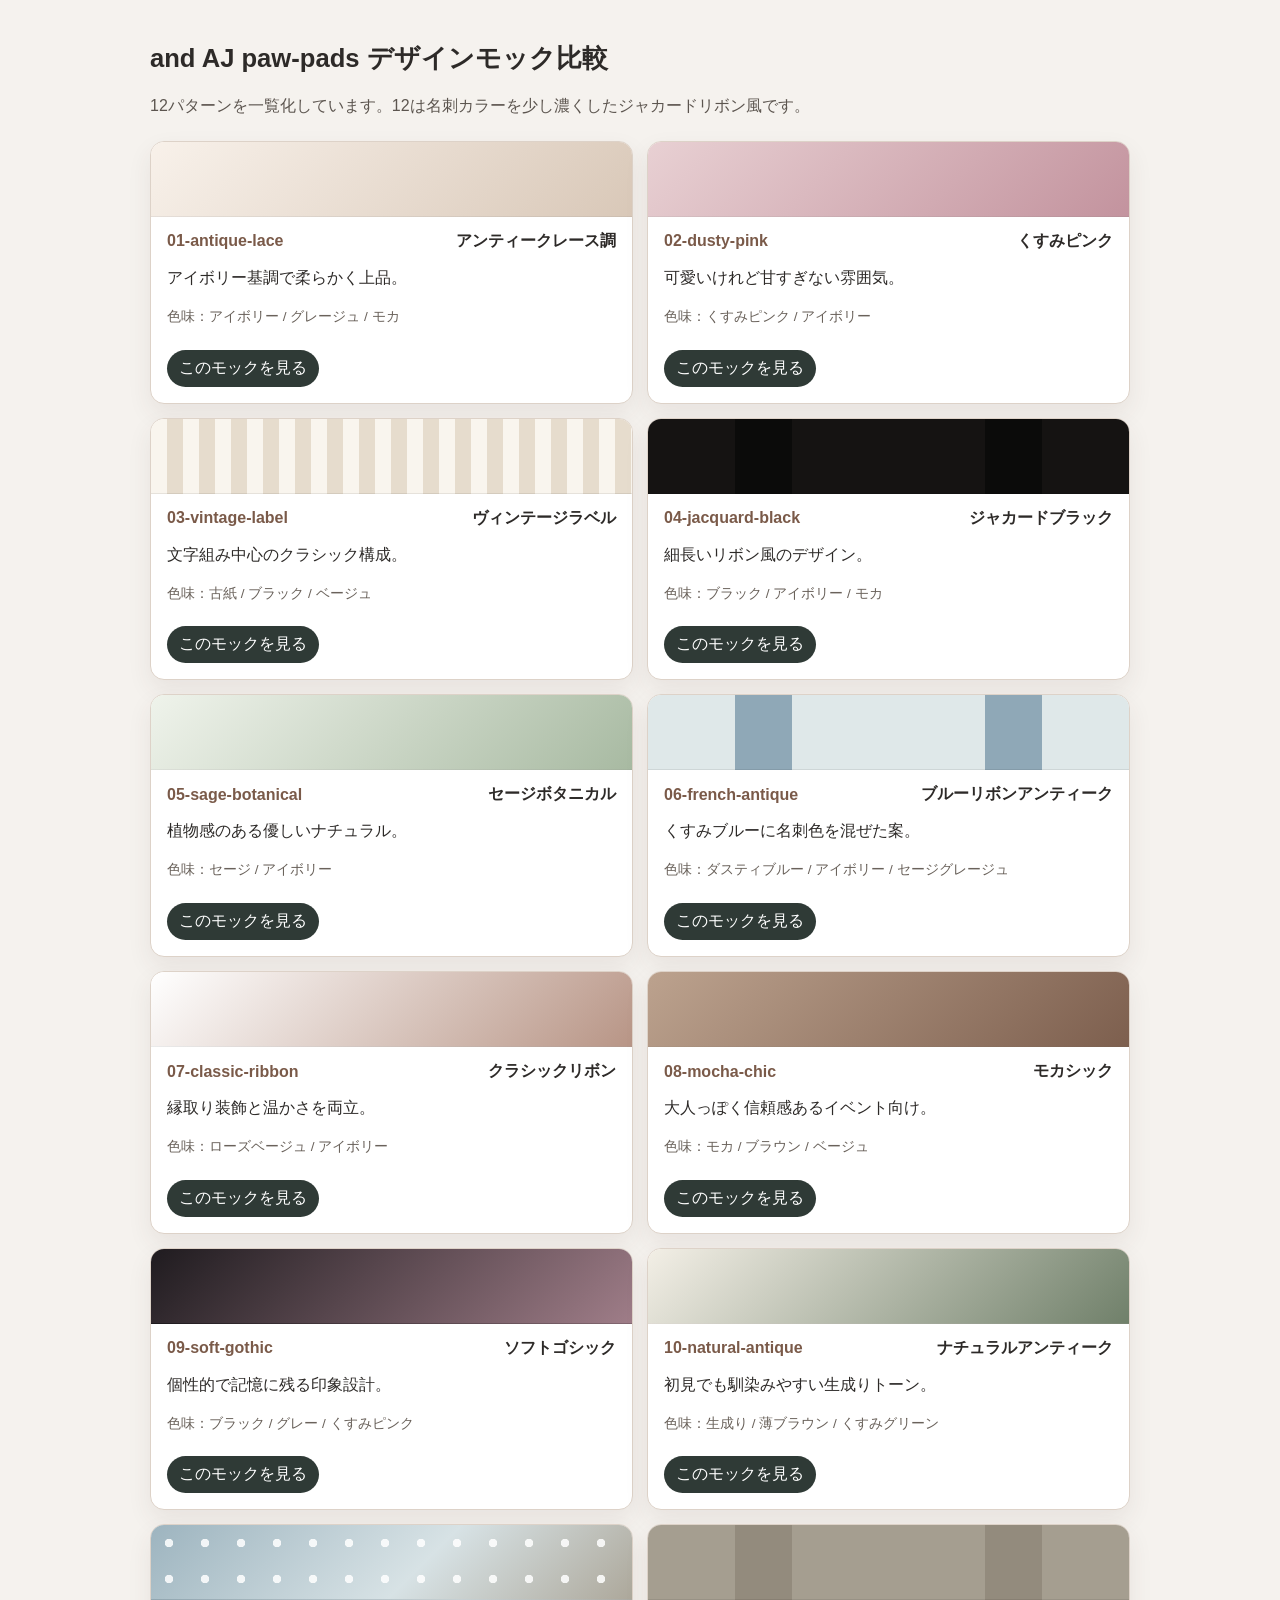
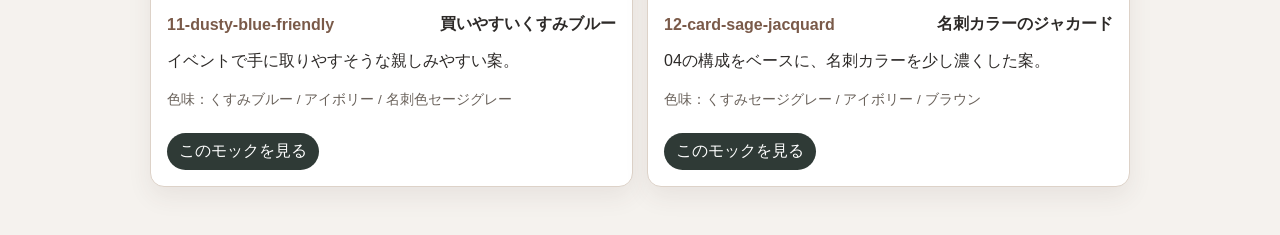
==== commit 33ba10d4: "add card sage jacquard mockup to index" ====
--- a/mockups/index.html
+++ b/mockups/index.html
@@ -16,14 +16,14 @@
     .s01{background:linear-gradient(135deg,#f8f1ea,#d9c8b8)}.s02{background:linear-gradient(135deg,#e8d0d3,#c3939e)}.s03{background:repeating-linear-gradient(90deg,#f9f5ee 0 16px,#e6dccd 16px 32px)}
     .s04{background:linear-gradient(90deg,#151312 0 18%,#0b0b0a 18% 30%,#151312 30% 70%,#0b0b0a 70% 82%,#151312 82%),radial-gradient(ellipse at 50% 16%,#e8e2d6 0 10%,transparent 11%),radial-gradient(ellipse at 50% 84%,#e8e2d6 0 10%,transparent 11%),radial-gradient(ellipse at 33% 50%,#a39177 0 8%,transparent 9%),radial-gradient(ellipse at 67% 50%,#6d6f5d 0 8%,transparent 9%);background-size:auto,72px 72px,72px 72px,72px 72px,72px 72px}
     .s05{background:linear-gradient(135deg,#eff3eb,#a8baa2)}.s06{background:linear-gradient(90deg,#dfe8e9 0 18%,#8fa8b7 18% 30%,#dfe8e9 30% 70%,#8fa8b7 70% 82%,#dfe8e9 82%),radial-gradient(ellipse at 50% 16%,#f7f5ef 0 10%,transparent 11%),radial-gradient(ellipse at 33% 50%,#ada89b 0 8%,transparent 9%),radial-gradient(ellipse at 67% 50%,#6f8793 0 8%,transparent 9%);background-size:auto,72px 72px,72px 72px,72px 72px}
-    .s07{background:linear-gradient(135deg,#fff,#b89586)}.s08{background:linear-gradient(135deg,#bca28e,#7d5f4e)}.s09{background:linear-gradient(135deg,#1f1b1f,#9f7d88)}.s10{background:linear-gradient(135deg,#f3efe6,#70806a)}.s11{background:radial-gradient(circle at 18px 18px,rgba(255,255,255,.85) 0 4px,transparent 4.5px),linear-gradient(135deg,#9db4bf,#d7e2e5 56%,#ada89b);background-size:36px 36px,auto}
+    .s07{background:linear-gradient(135deg,#fff,#b89586)}.s08{background:linear-gradient(135deg,#bca28e,#7d5f4e)}.s09{background:linear-gradient(135deg,#1f1b1f,#9f7d88)}.s10{background:linear-gradient(135deg,#f3efe6,#70806a)}.s11{background:radial-gradient(circle at 18px 18px,rgba(255,255,255,.85) 0 4px,transparent 4.5px),linear-gradient(135deg,#9db4bf,#d7e2e5 56%,#ada89b);background-size:36px 36px,auto}.s12{background:linear-gradient(90deg,#a59e90 0 18%,#938b7d 18% 30%,#a59e90 30% 70%,#938b7d 70% 82%,#a59e90 82%),radial-gradient(ellipse at 50% 16%,#f1e7d6 0 10%,transparent 11%),radial-gradient(ellipse at 33% 50%,#7a5945 0 8%,transparent 9%),radial-gradient(ellipse at 67% 50%,#5b4638 0 8%,transparent 9%);background-size:auto,72px 72px,72px 72px,72px 72px}
     @media(min-width:700px){.grid{grid-template-columns:1fr 1fr}}
   </style>
 </head>
 <body>
   <div class="wrap">
     <h1>and AJ paw-pads デザインモック比較</h1>
-    <p class="lead">11パターンを一覧化しています。06はくすみブルーのリボン風、11は親しみやすいくすみブルーです。</p>
+    <p class="lead">12パターンを一覧化しています。12は名刺カラーを少し濃くしたジャカードリボン風です。</p>
     <div class="grid">
       <div class="card"><div class="swatch s01"></div><div class="top"><span class="no">01-antique-lace</span><strong>アンティークレース調</strong></div><p>アイボリー基調で柔らかく上品。</p><p class="meta">色味：アイボリー / グレージュ / モカ</p><a href="01-antique-lace/index.html">このモックを見る</a></div>
       <div class="card"><div class="swatch s02"></div><div class="top"><span class="no">02-dusty-pink</span><strong>くすみピンク</strong></div><p>可愛いけれど甘すぎない雰囲気。</p><p class="meta">色味：くすみピンク / アイボリー</p><a href="02-dusty-pink/index.html">このモックを見る</a></div>
@@ -36,6 +36,7 @@
       <div class="card"><div class="swatch s09"></div><div class="top"><span class="no">09-soft-gothic</span><strong>ソフトゴシック</strong></div><p>個性的で記憶に残る印象設計。</p><p class="meta">色味：ブラック / グレー / くすみピンク</p><a href="09-soft-gothic/index.html">このモックを見る</a></div>
       <div class="card"><div class="swatch s10"></div><div class="top"><span class="no">10-natural-antique</span><strong>ナチュラルアンティーク</strong></div><p>初見でも馴染みやすい生成りトーン。</p><p class="meta">色味：生成り / 薄ブラウン / くすみグリーン</p><a href="10-natural-antique/index.html">このモックを見る</a></div>
       <div class="card"><div class="swatch s11"></div><div class="top"><span class="no">11-dusty-blue-friendly</span><strong>買いやすいくすみブルー</strong></div><p>イベントで手に取りやすそうな親しみやすい案。</p><p class="meta">色味：くすみブルー / アイボリー / 名刺色セージグレー</p><a href="11-dusty-blue-friendly/index.html">このモックを見る</a></div>
+      <div class="card"><div class="swatch s12"></div><div class="top"><span class="no">12-card-sage-jacquard</span><strong>名刺カラーのジャカード</strong></div><p>04の構成をベースに、名刺カラーを少し濃くした案。</p><p class="meta">色味：くすみセージグレー / アイボリー / ブラウン</p><a href="12-card-sage-jacquard/index.html">このモックを見る</a></div>
     </div>
   </div>
 </body>
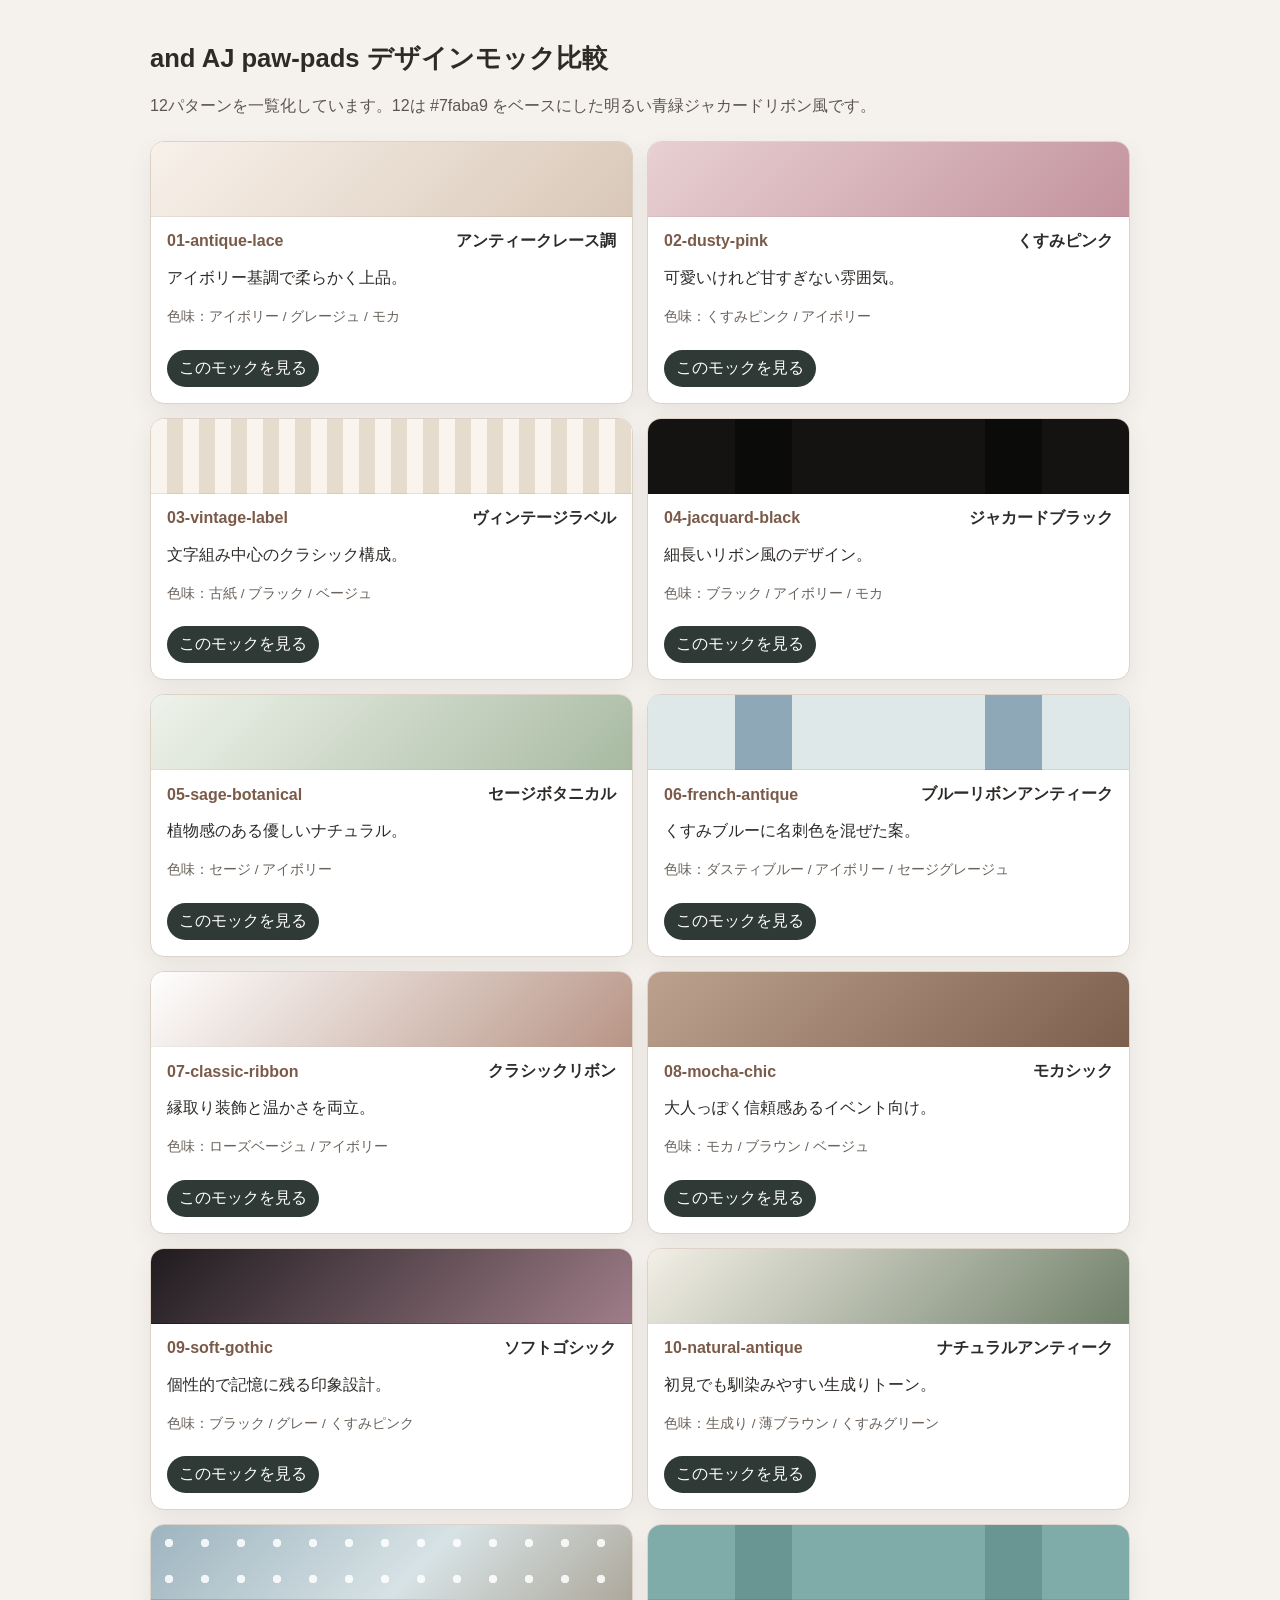
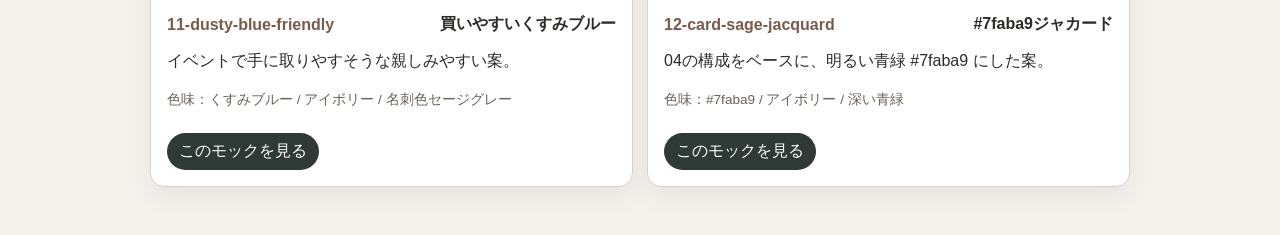
==== commit fb16ea2d: "update card sage preview to 7faba9" ====
--- a/mockups/index.html
+++ b/mockups/index.html
@@ -16,14 +16,14 @@
     .s01{background:linear-gradient(135deg,#f8f1ea,#d9c8b8)}.s02{background:linear-gradient(135deg,#e8d0d3,#c3939e)}.s03{background:repeating-linear-gradient(90deg,#f9f5ee 0 16px,#e6dccd 16px 32px)}
     .s04{background:linear-gradient(90deg,#151312 0 18%,#0b0b0a 18% 30%,#151312 30% 70%,#0b0b0a 70% 82%,#151312 82%),radial-gradient(ellipse at 50% 16%,#e8e2d6 0 10%,transparent 11%),radial-gradient(ellipse at 50% 84%,#e8e2d6 0 10%,transparent 11%),radial-gradient(ellipse at 33% 50%,#a39177 0 8%,transparent 9%),radial-gradient(ellipse at 67% 50%,#6d6f5d 0 8%,transparent 9%);background-size:auto,72px 72px,72px 72px,72px 72px,72px 72px}
     .s05{background:linear-gradient(135deg,#eff3eb,#a8baa2)}.s06{background:linear-gradient(90deg,#dfe8e9 0 18%,#8fa8b7 18% 30%,#dfe8e9 30% 70%,#8fa8b7 70% 82%,#dfe8e9 82%),radial-gradient(ellipse at 50% 16%,#f7f5ef 0 10%,transparent 11%),radial-gradient(ellipse at 33% 50%,#ada89b 0 8%,transparent 9%),radial-gradient(ellipse at 67% 50%,#6f8793 0 8%,transparent 9%);background-size:auto,72px 72px,72px 72px,72px 72px}
-    .s07{background:linear-gradient(135deg,#fff,#b89586)}.s08{background:linear-gradient(135deg,#bca28e,#7d5f4e)}.s09{background:linear-gradient(135deg,#1f1b1f,#9f7d88)}.s10{background:linear-gradient(135deg,#f3efe6,#70806a)}.s11{background:radial-gradient(circle at 18px 18px,rgba(255,255,255,.85) 0 4px,transparent 4.5px),linear-gradient(135deg,#9db4bf,#d7e2e5 56%,#ada89b);background-size:36px 36px,auto}.s12{background:linear-gradient(90deg,#a59e90 0 18%,#938b7d 18% 30%,#a59e90 30% 70%,#938b7d 70% 82%,#a59e90 82%),radial-gradient(ellipse at 50% 16%,#f1e7d6 0 10%,transparent 11%),radial-gradient(ellipse at 33% 50%,#7a5945 0 8%,transparent 9%),radial-gradient(ellipse at 67% 50%,#5b4638 0 8%,transparent 9%);background-size:auto,72px 72px,72px 72px,72px 72px}
+    .s07{background:linear-gradient(135deg,#fff,#b89586)}.s08{background:linear-gradient(135deg,#bca28e,#7d5f4e)}.s09{background:linear-gradient(135deg,#1f1b1f,#9f7d88)}.s10{background:linear-gradient(135deg,#f3efe6,#70806a)}.s11{background:radial-gradient(circle at 18px 18px,rgba(255,255,255,.85) 0 4px,transparent 4.5px),linear-gradient(135deg,#9db4bf,#d7e2e5 56%,#ada89b);background-size:36px 36px,auto}.s12{background:linear-gradient(90deg,#7faba9 0 18%,#699593 18% 30%,#7faba9 30% 70%,#699593 70% 82%,#7faba9 82%),radial-gradient(ellipse at 50% 16%,#f4efe4 0 10%,transparent 11%),radial-gradient(ellipse at 33% 50%,#4f6d6b 0 8%,transparent 9%),radial-gradient(ellipse at 67% 50%,#3f5b59 0 8%,transparent 9%);background-size:auto,72px 72px,72px 72px,72px 72px}
     @media(min-width:700px){.grid{grid-template-columns:1fr 1fr}}
   </style>
 </head>
 <body>
   <div class="wrap">
     <h1>and AJ paw-pads デザインモック比較</h1>
-    <p class="lead">12パターンを一覧化しています。12は名刺カラーを少し濃くしたジャカードリボン風です。</p>
+    <p class="lead">12パターンを一覧化しています。12は #7faba9 をベースにした明るい青緑ジャカードリボン風です。</p>
     <div class="grid">
       <div class="card"><div class="swatch s01"></div><div class="top"><span class="no">01-antique-lace</span><strong>アンティークレース調</strong></div><p>アイボリー基調で柔らかく上品。</p><p class="meta">色味：アイボリー / グレージュ / モカ</p><a href="01-antique-lace/index.html">このモックを見る</a></div>
       <div class="card"><div class="swatch s02"></div><div class="top"><span class="no">02-dusty-pink</span><strong>くすみピンク</strong></div><p>可愛いけれど甘すぎない雰囲気。</p><p class="meta">色味：くすみピンク / アイボリー</p><a href="02-dusty-pink/index.html">このモックを見る</a></div>
@@ -36,7 +36,7 @@
       <div class="card"><div class="swatch s09"></div><div class="top"><span class="no">09-soft-gothic</span><strong>ソフトゴシック</strong></div><p>個性的で記憶に残る印象設計。</p><p class="meta">色味：ブラック / グレー / くすみピンク</p><a href="09-soft-gothic/index.html">このモックを見る</a></div>
       <div class="card"><div class="swatch s10"></div><div class="top"><span class="no">10-natural-antique</span><strong>ナチュラルアンティーク</strong></div><p>初見でも馴染みやすい生成りトーン。</p><p class="meta">色味：生成り / 薄ブラウン / くすみグリーン</p><a href="10-natural-antique/index.html">このモックを見る</a></div>
       <div class="card"><div class="swatch s11"></div><div class="top"><span class="no">11-dusty-blue-friendly</span><strong>買いやすいくすみブルー</strong></div><p>イベントで手に取りやすそうな親しみやすい案。</p><p class="meta">色味：くすみブルー / アイボリー / 名刺色セージグレー</p><a href="11-dusty-blue-friendly/index.html">このモックを見る</a></div>
-      <div class="card"><div class="swatch s12"></div><div class="top"><span class="no">12-card-sage-jacquard</span><strong>名刺カラーのジャカード</strong></div><p>04の構成をベースに、名刺カラーを少し濃くした案。</p><p class="meta">色味：くすみセージグレー / アイボリー / ブラウン</p><a href="12-card-sage-jacquard/index.html">このモックを見る</a></div>
+      <div class="card"><div class="swatch s12"></div><div class="top"><span class="no">12-card-sage-jacquard</span><strong>#7faba9ジャカード</strong></div><p>04の構成をベースに、明るい青緑 #7faba9 にした案。</p><p class="meta">色味：#7faba9 / アイボリー / 深い青緑</p><a href="12-card-sage-jacquard/index.html">このモックを見る</a></div>
     </div>
   </div>
 </body>
